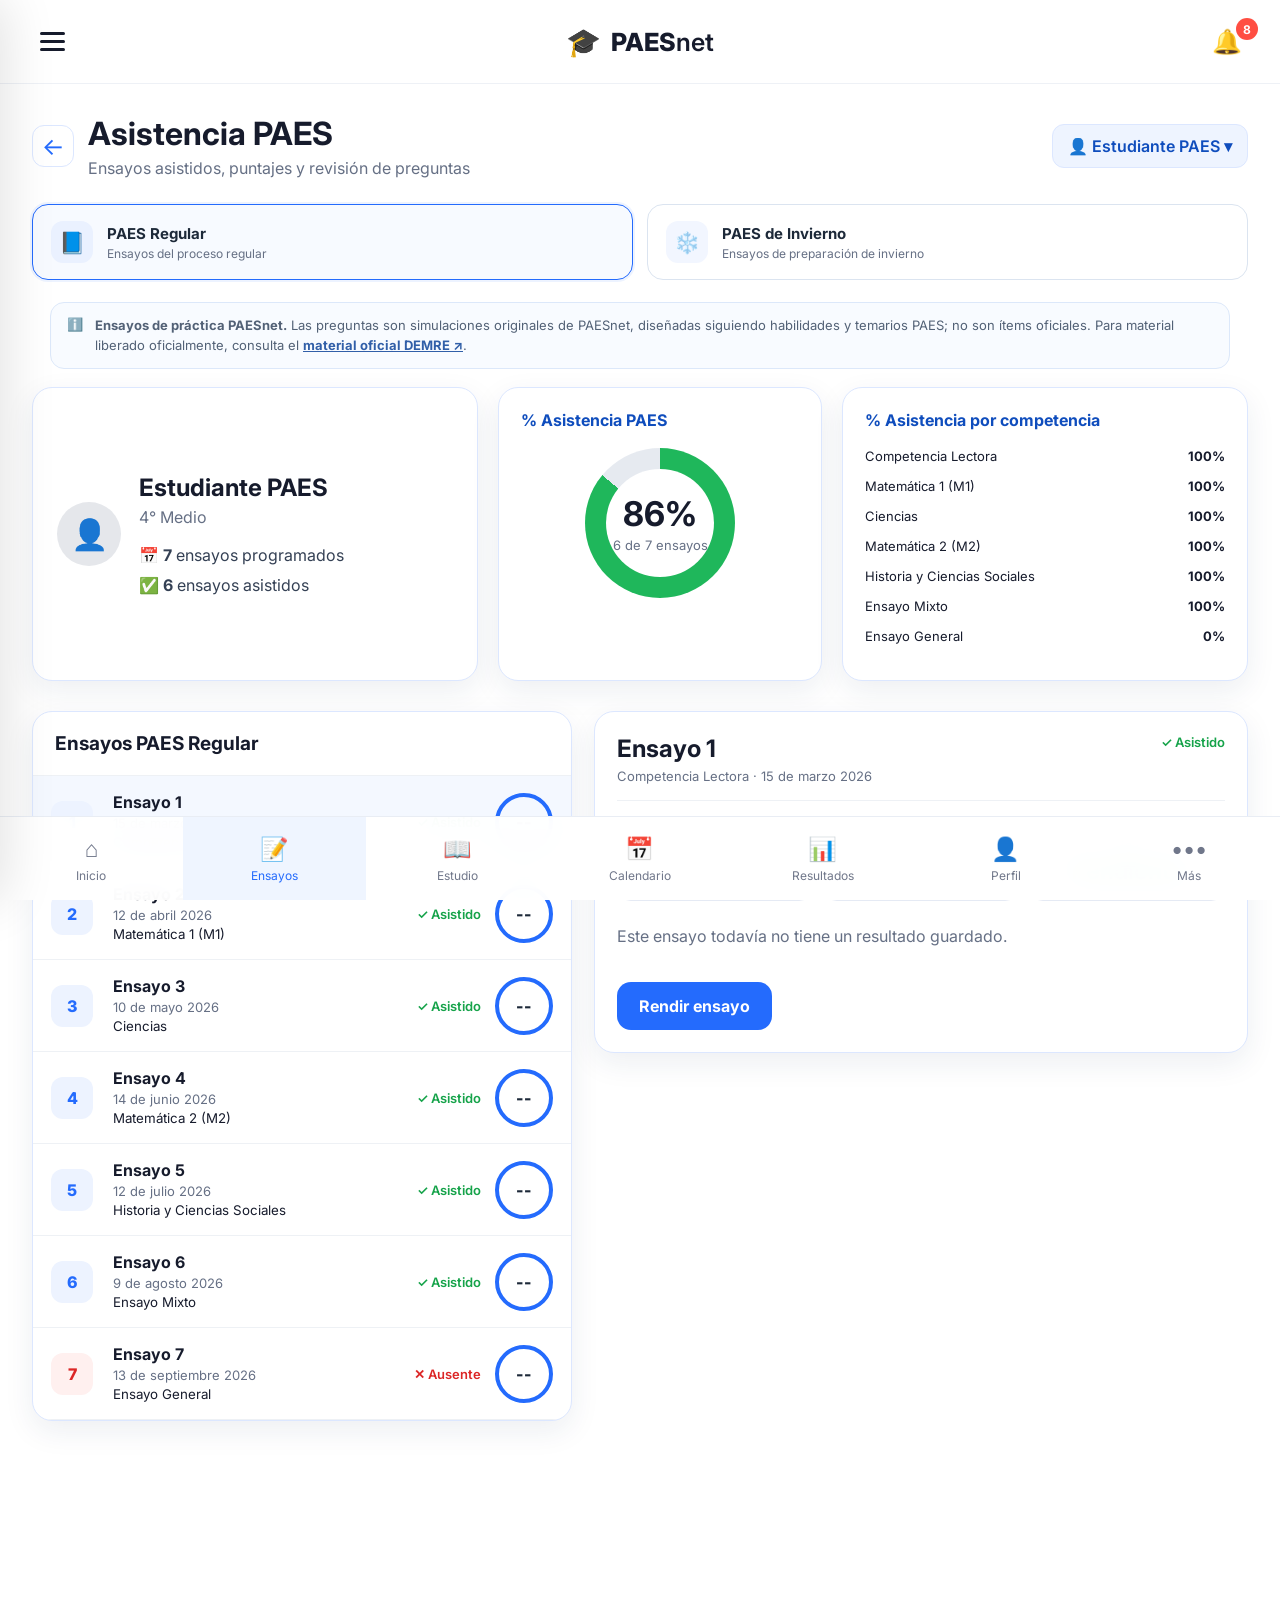
==== asistencia.html @ 45e9cfa7 "Primera versión de PAESnet" ====
<!DOCTYPE html>
<html lang="es">
<head>
  <meta charset="UTF-8" />
  <meta name="viewport" content="width=device-width, initial-scale=1.0" />
  <title>PAESnet - Asistencia</title>
  <link rel="preconnect" href="https://fonts.googleapis.com">
  <link rel="preconnect" href="https://fonts.gstatic.com" crossorigin>
  <link href="https://fonts.googleapis.com/css2?family=Inter:wght@400;500;600;700;800&display=swap" rel="stylesheet">
  <link rel="stylesheet" href="styles.css" />
</head>
<body>
  <div class="app-shell">
    <header class="topbar">
      <button class="icon-button" id="menuButton" aria-label="Abrir menú"><span></span><span></span><span></span></button>
      <a href="index.html" class="brand"><div class="brand-icon">🎓</div><span>PAES<span class="brand-light">net</span></span></a>
      <button class="notification-button" aria-label="Notificaciones">🔔<span class="notification-badge">8</span></button>
    </header>

    <aside class="side-menu" id="sideMenu" aria-hidden="true">
      <div class="side-menu-header"><strong>PAESnet</strong><button class="close-menu" id="closeMenu">×</button></div>
      <nav class="side-menu-nav">
        <a href="index.html">Inicio</a>
        <a href="asistencia.html">Asistencia PAES</a>
        <a href="index.html#servicios">Servicios</a>
        <a href="resultados.html">Resultados</a>
        <a href="perfil.html">Perfil</a>
      </nav>
    </aside>
    <div class="menu-overlay" id="menuOverlay"></div>

    <main class="attendance-page">
      <div class="attendance-header">
        <div class="attendance-title">
          <a class="back-link" href="index.html">←</a>
          <div>
            <h1 style="margin:0">Asistencia PAES</h1>
            <p style="margin:5px 0 0;color:#667085">Ensayos asistidos, puntajes y revisión de preguntas</p>
          </div>
        </div>
        <div class="student-select">👤 <span data-profile-name>Estudiante PAES</span> ▾</div>
      </div>

      <section class="exam-type-switch" aria-label="Tipo de ensayo">
        <button class="exam-type-tab active" data-exam-type="regular">
          <span>📘</span>
          <div><strong>PAES Regular</strong><small>Ensayos del proceso regular</small></div>
        </button>
        <button class="exam-type-tab" data-exam-type="invierno">
          <span>❄️</span>
          <div><strong>PAES de Invierno</strong><small>Ensayos de preparación de invierno</small></div>
        </button>
      </section>

      <div class="practice-source-note">
        <span>ℹ️</span>
        <p><strong>Ensayos de práctica PAESnet.</strong> Las preguntas son simulaciones originales de PAESnet, diseñadas siguiendo habilidades y temarios PAES; no son ítems oficiales. Para material liberado oficialmente, consulta el <a href="https://portaldemre.demre.cl/publicaciones/2025/pruebas-oficiales-y-seleccion-preguntas-paes-p2025" target="_blank" rel="noopener noreferrer">material oficial DEMRE ↗</a>.</p>
      </div>

      <section class="attendance-summary">
        <article class="profile-card">
          <div class="avatar">👤</div>
          <div>
            <h2 data-profile-name>Estudiante PAES</h2>
            <p data-profile-course>4° Medio</p>
            <div class="profile-stats">
              <span>📅 <strong id="scheduledCount">7</strong> ensayos programados</span>
              <span>✅ <strong id="attendedCount">6</strong> ensayos asistidos</span>
            </div>
          </div>
        </article>

        <article class="attendance-card">
          <h3>% Asistencia PAES</h3>
          <div class="donut-wrap">
            <div class="donut" id="attendanceDonut" style="--value:86">
              <div class="donut-content"><strong id="attendancePercent">86%</strong><span id="attendanceFraction">6 de 7 ensayos</span></div>
            </div>
          </div>
        </article>

        <article class="competency-card">
          <h3>% Asistencia por competencia</h3>
          <div id="competencyContainer"></div>
        </article>
      </section>

      <section class="attendance-content">
        <article class="exam-list-card">
          <div class="exam-list-title"><h2 id="examListHeading">Ensayos PAES Regular</h2></div>
          <div id="examList"></div>
        </article>

        <div class="exam-workspace">
          <article class="exam-detail-card" id="examDetail">
            <p style="color:#667085;margin:0">Selecciona un ensayo para ver su detalle.</p>
          </article>
          <article class="question-detail-card hidden" id="questionDetail"></article>
        </div>
      </section>
    </main>

    <nav class="bottom-nav">
      <a class="bottom-nav-item" href="index.html"><span>⌂</span><small>Inicio</small></a>
      <a class="bottom-nav-item active" href="asistencia.html"><span>📝</span><small>Ensayos</small></a>
      <a class="bottom-nav-item" href="estudio.html"><span>📖</span><small>Estudio</small></a>
      <a class="bottom-nav-item" href="calendario.html"><span>📅</span><small>Calendario</small></a>
      <a class="bottom-nav-item" href="resultados.html"><span>📊</span><small>Resultados</small></a>
      <a class="bottom-nav-item" href="perfil.html"><span>👤</span><small>Perfil</small></a>
      <a class="bottom-nav-item" href="#"><span>•••</span><small>Más</small></a>
    </nav>
  </div>
  <script src="profile-common.js"></script>
  <script src="app.js"></script>
</body>
</html>
---- styles.css ----
:root {
  --primary: #246bfd;
  --primary-dark: #0f4dbd;
  --text: #161b2c;
  --muted: #667085;
  --border: #dce7ff;
  --surface: #ffffff;
  --background: #f7f9fd;
  --shadow: 0 10px 30px rgba(31, 52, 95, 0.08);
  --radius-lg: 24px;
  --radius-md: 18px;
  --radius-sm: 12px;
}

* {
  box-sizing: border-box;
}

html {
  scroll-behavior: smooth;
}

body {
  margin: 0;
  font-family: "Inter", Arial, sans-serif;
  color: var(--text);
  background: var(--background);
}

button,
a {
  font: inherit;
}

button {
  cursor: pointer;
}

.app-shell {
  min-height: 100vh;
  background: var(--surface);
  padding-bottom: 98px;
}

.topbar {
  position: sticky;
  top: 0;
  z-index: 20;
  height: 84px;
  display: grid;
  grid-template-columns: 1fr auto 1fr;
  align-items: center;
  padding: 0 32px;
  border-bottom: 1px solid #eef1f6;
  background: rgba(255, 255, 255, 0.94);
  backdrop-filter: blur(14px);
}

.brand {
  display: inline-flex;
  align-items: center;
  gap: 10px;
  color: var(--text);
  text-decoration: none;
  font-size: 25px;
  font-weight: 800;
}

.brand-icon {
  font-size: 28px;
}

.brand-light {
  font-weight: 600;
}

.icon-button,
.notification-button,
.close-menu {
  border: 0;
  background: transparent;
}

.icon-button {
  width: 42px;
  height: 42px;
  display: flex;
  flex-direction: column;
  justify-content: center;
  gap: 5px;
  padding: 8px;
}

.icon-button span {
  width: 25px;
  height: 3px;
  border-radius: 99px;
  background: var(--text);
}

.notification-button {
  position: relative;
  justify-self: end;
  font-size: 24px;
}

.notification-badge {
  position: absolute;
  top: -8px;
  right: -10px;
  min-width: 22px;
  height: 22px;
  display: grid;
  place-items: center;
  border-radius: 99px;
  background: #ff4e42;
  color: white;
  font-size: 12px;
  font-weight: 700;
}

main {
  width: min(1500px, 100%);
  margin: 0 auto;
}

.section {
  padding: 30px 32px 8px;
}

.section-heading {
  display: flex;
  align-items: center;
  justify-content: space-between;
  gap: 20px;
  margin-bottom: 18px;
}

.section-heading h1,
.section-title-block h2 {
  margin: 0;
  font-size: clamp(22px, 2vw, 30px);
}

.section-title-block {
  margin-bottom: 20px;
}

.section-title-block p {
  margin: 6px 0 0;
  color: var(--muted);
}

.text-button {
  border: 0;
  background: transparent;
  color: var(--primary);
  font-weight: 600;
}

.horizontal-scroll {
  display: grid;
  grid-auto-flow: column;
  grid-auto-columns: minmax(310px, 1fr);
  gap: 18px;
  overflow-x: auto;
  padding: 4px 4px 18px;
  scrollbar-width: thin;
}

.event-card,
.study-card,
.stat-card,
.service-card {
  border: 1px solid var(--border);
  box-shadow: var(--shadow);
}

.event-card {
  position: relative;
  min-height: 230px;
  padding: 24px;
  border-radius: var(--radius-lg);
  background: linear-gradient(135deg, #f9fcff, #eaf4ff);
  overflow: hidden;
}

.event-card h3 {
  max-width: 72%;
  margin: 22px 0 10px;
  color: #0f4ca3;
  font-size: 20px;
}

.event-card p {
  max-width: 65%;
  margin: 0 0 8px;
  color: #1552a4;
  line-height: 1.55;
}

.event-top {
  display: flex;
  justify-content: space-between;
  align-items: center;
  color: var(--primary-dark);
}

.pill {
  display: inline-flex;
  align-items: center;
  min-height: 30px;
  padding: 5px 14px;
  border-radius: 99px;
  background: var(--primary);
  color: white;
  font-size: 13px;
  font-weight: 600;
}

.event-illustration {
  position: absolute;
  right: 22px;
  bottom: 22px;
  font-size: 72px;
}

.filter-row {
  display: flex;
  flex-wrap: wrap;
  gap: 12px;
  margin-bottom: 24px;
}

.filter-button,
.calendar-button {
  border: 0;
  border-radius: 99px;
  padding: 11px 20px;
  background: #f2f4f7;
  color: #667085;
}

.filter-button.active {
  background: #151515;
  color: white;
}

.calendar-button {
  border: 1px solid var(--border);
  background: white;
  color: var(--primary);
}

.study-grid {
  grid-auto-columns: minmax(270px, 1fr);
}

.study-card {
  min-height: 290px;
  padding: 20px;
  border-radius: var(--radius-lg);
  background: var(--card-bg, #f7f8ff);
}

.study-card-header {
  display: flex;
  align-items: center;
  gap: 12px;
}

.subject-icon {
  width: 48px;
  height: 48px;
  display: grid;
  place-items: center;
  border-radius: 14px;
  background: rgba(255, 255, 255, 0.72);
  font-size: 25px;
}

.study-card h3 {
  margin: 22px 0 10px;
  font-size: 19px;
}

.study-card p {
  min-height: 48px;
  color: #353b4f;
  line-height: 1.5;
}

.study-card small {
  color: var(--muted);
}

.study-time {
  font-weight: 600;
}

.progress-track {
  width: 100%;
  height: 7px;
  margin-top: 22px;
  border-radius: 99px;
  background: #d9dee8;
  overflow: hidden;
}

.progress-fill {
  height: 100%;
  border-radius: inherit;
  background: var(--progress, var(--primary));
}

.progress-label {
  display: block;
  margin-top: 10px;
  color: var(--progress, var(--primary));
  font-size: 13px;
}

.student-profile {
  display: flex;
  align-items: center;
  gap: 16px;
  margin-bottom: 22px;
}

.avatar {
  width: 64px;
  height: 64px;
  display: grid;
  place-items: center;
  border-radius: 50%;
  background: #e5e7eb;
  font-size: 30px;
}

.student-profile strong,
.student-profile span {
  display: block;
}

.student-profile strong {
  font-size: 19px;
}

.student-profile span {
  margin-top: 4px;
  color: var(--muted);
}

.stats-grid {
  display: grid;
  grid-template-columns: repeat(4, minmax(0, 1fr));
  gap: 20px;
}

.stat-card {
  min-height: 225px;
  padding: 22px;
  border-radius: var(--radius-md);
  background: linear-gradient(145deg, #ffffff, #f4f8ff);
}

.stat-header {
  display: flex;
  align-items: center;
  gap: 10px;
  color: #0d47a1;
}

.stat-icon {
  font-size: 24px;
}

.stat-card p {
  margin: 14px 0 0;
  color: var(--muted);
  font-size: 14px;
}

.stat-number {
  margin-top: 24px;
  text-align: center;
  font-size: 42px;
  font-weight: 700;
}

.stat-number small {
  display: block;
  margin-top: 6px;
  font-size: 15px;
  font-weight: 600;
}

.stat-footer {
  display: block;
  margin-top: 12px;
  text-align: center;
  color: var(--muted);
  font-size: 13px;
}

.services-grid {
  display: grid;
  grid-template-columns: repeat(5, minmax(0, 1fr));
  gap: 18px;
}

.service-card {
  min-height: 175px;
  padding: 20px;
  border-radius: var(--radius-md);
  background: linear-gradient(145deg, #ffffff, #f5f8ff);
  transition: transform 180ms ease, box-shadow 180ms ease;
}

.service-card:hover {
  transform: translateY(-4px);
  box-shadow: 0 16px 34px rgba(31, 52, 95, 0.12);
}

.service-icon {
  font-size: 34px;
}

.service-card h3 {
  margin: 14px 0 8px;
  color: #0d47a1;
  font-size: 16px;
}

.service-card p {
  margin: 0;
  color: #4a5265;
  line-height: 1.45;
  font-size: 14px;
}

.bottom-nav {
  position: fixed;
  left: 0;
  right: 0;
  bottom: 0;
  z-index: 25;
  display: grid;
  grid-template-columns: repeat(7, 1fr);
  min-height: 84px;
  border-top: 1px solid #e9edf4;
  background: rgba(255, 255, 255, 0.96);
  backdrop-filter: blur(14px);
}

.bottom-nav-item {
  display: flex;
  flex-direction: column;
  align-items: center;
  justify-content: center;
  gap: 5px;
  color: #70778a;
  text-decoration: none;
}

.bottom-nav-item span {
  font-size: 23px;
}

.bottom-nav-item small {
  font-size: 12px;
}

.bottom-nav-item.active {
  color: var(--primary);
  background: #eff5ff;
}

.side-menu {
  position: fixed;
  top: 0;
  left: 0;
  z-index: 40;
  width: min(320px, 85vw);
  height: 100vh;
  padding: 24px;
  background: white;
  transform: translateX(-105%);
  transition: transform 220ms ease;
  box-shadow: 20px 0 50px rgba(0, 0, 0, 0.12);
}

.side-menu.open {
  transform: translateX(0);
}

.side-menu-header {
  display: flex;
  align-items: center;
  justify-content: space-between;
  font-size: 22px;
}

.close-menu {
  font-size: 34px;
}

.side-menu-nav {
  display: grid;
  gap: 8px;
  margin-top: 28px;
}

.side-menu-nav a {
  padding: 13px 14px;
  border-radius: 12px;
  color: var(--text);
  text-decoration: none;
}

.side-menu-nav a:hover {
  background: #f1f5ff;
  color: var(--primary);
}

.menu-overlay {
  position: fixed;
  inset: 0;
  z-index: 35;
  display: none;
  background: rgba(13, 22, 44, 0.36);
}

.menu-overlay.visible {
  display: block;
}

@media (max-width: 1100px) {
  .stats-grid {
    grid-template-columns: repeat(2, minmax(0, 1fr));
  }

  .services-grid {
    grid-template-columns: repeat(3, minmax(0, 1fr));
  }
}

@media (max-width: 760px) {
  .app-shell {
    padding-bottom: 78px;
  }

  .topbar {
    height: 70px;
    padding: 0 16px;
  }

  .brand {
    font-size: 21px;
  }

  .section {
    padding: 24px 16px 6px;
  }

  .horizontal-scroll {
    grid-auto-columns: 86%;
  }

  .stats-grid {
    grid-template-columns: 1fr;
  }

  .services-grid {
    grid-template-columns: repeat(2, minmax(0, 1fr));
  }

  .bottom-nav {
    min-height: 72px;
    grid-template-columns: repeat(5, 1fr);
    overflow-x: auto;
  }

  .bottom-nav-item {
    min-width: 74px;
  }

  .bottom-nav-item:nth-child(6),
  .bottom-nav-item:nth-child(7) {
    display: none;
  }

  .event-card h3,
  .event-card p {
    max-width: 68%;
  }
}

@media (max-width: 480px) {
  .services-grid {
    grid-template-columns: 1fr;
  }

  .horizontal-scroll {
    grid-auto-columns: 92%;
  }

  .event-illustration {
    font-size: 58px;
  }
}

/* ===== Pantalla Asistencia PAES ===== */
.attendance-page {
  padding: 30px 32px 110px;
}

.attendance-header {
  display: flex;
  align-items: center;
  justify-content: space-between;
  gap: 20px;
  margin-bottom: 26px;
}

.attendance-title {
  display: flex;
  align-items: center;
  gap: 14px;
}

.back-link {
  width: 42px;
  height: 42px;
  display: grid;
  place-items: center;
  border: 1px solid var(--border);
  border-radius: 12px;
  color: var(--primary);
  text-decoration: none;
  font-size: 24px;
  background: white;
}

.student-select {
  padding: 11px 15px;
  border: 1px solid var(--border);
  border-radius: 12px;
  background: #eef4ff;
  color: var(--primary-dark);
  font-weight: 600;
}

.attendance-summary {
  display: grid;
  grid-template-columns: 1.1fr .8fr 1fr;
  gap: 20px;
  margin-bottom: 30px;
}

.profile-card,
.attendance-card,
.competency-card,
.exam-list-card,
.exam-detail-card,
.question-detail-card {
  border: 1px solid var(--border);
  border-radius: 20px;
  background: white;
  box-shadow: var(--shadow);
}

.profile-card {
  display: flex;
  align-items: center;
  gap: 18px;
  padding: 24px;
}

.profile-card .avatar {
  flex: 0 0 auto;
}

.profile-card h2 {
  margin: 0 0 5px;
}

.profile-card p {
  margin: 0;
  color: var(--muted);
}

.profile-stats {
  display: grid;
  gap: 10px;
  margin-top: 18px;
  color: #344054;
}

.attendance-card,
.competency-card {
  padding: 22px;
}

.attendance-card h3,
.competency-card h3 {
  margin: 0 0 18px;
  color: var(--primary-dark);
  font-size: 16px;
}

.donut-wrap {
  display: flex;
  align-items: center;
  justify-content: center;
}

.donut {
  --value: 86;
  width: 150px;
  height: 150px;
  display: grid;
  place-items: center;
  border-radius: 50%;
  background: conic-gradient(#1fb75b calc(var(--value) * 1%), #e6eaf0 0);
  position: relative;
}

.donut::after {
  content: "";
  position: absolute;
  width: 108px;
  height: 108px;
  border-radius: 50%;
  background: white;
}

.donut-content {
  position: relative;
  z-index: 1;
  text-align: center;
}

.donut-content strong {
  display: block;
  font-size: 34px;
}

.donut-content span {
  color: var(--muted);
  font-size: 13px;
}

.competency-row {
  margin-bottom: 14px;
}

.competency-label {
  display: flex;
  justify-content: space-between;
  gap: 12px;
  margin-bottom: 7px;
  font-size: 13px;
}

.competency-bar {
  height: 6px;
  border-radius: 99px;
  background: #e4e7ec;
  overflow: hidden;
}

.competency-bar > span {
  display: block;
  height: 100%;
  background: var(--primary);
  border-radius: inherit;
}

.attendance-content {
  display: grid;
  grid-template-columns: minmax(320px, .95fr) minmax(420px, 1.15fr);
  gap: 22px;
  align-items: start;
}

.exam-list-card {
  overflow: hidden;
}

.exam-list-title {
  padding: 20px 22px;
  border-bottom: 1px solid #eef1f5;
}

.exam-list-title h2 {
  margin: 0;
  font-size: 19px;
}

.exam-row {
  display: grid;
  grid-template-columns: 48px 1fr auto auto;
  align-items: center;
  gap: 14px;
  padding: 16px 18px;
  border-bottom: 1px solid #eef1f5;
  cursor: pointer;
  transition: background 160ms ease;
}

.exam-row:hover,
.exam-row.active {
  background: #f4f8ff;
}

.exam-number {
  width: 42px;
  height: 42px;
  display: grid;
  place-items: center;
  border-radius: 12px;
  background: #edf3ff;
  color: var(--primary);
  font-weight: 800;
}

.exam-row.absent .exam-number {
  background: #fff0ef;
  color: #dc2626;
}

.exam-main strong,
.exam-main span {
  display: block;
}

.exam-main span {
  color: var(--muted);
  font-size: 13px;
  margin-top: 3px;
}

.subject-badge {
  display: inline-flex !important;
  width: fit-content;
  margin-top: 8px !important;
  padding: 5px 9px;
  border-radius: 99px;
  background: #eef4ff;
  color: var(--primary-dark) !important;
  font-size: 12px !important;
}

.status-attended,
.status-absent {
  font-size: 13px;
  font-weight: 600;
  white-space: nowrap;
}

.status-attended { color: #16a34a; }
.status-absent { color: #dc2626; }

.score-ring {
  width: 58px;
  height: 58px;
  display: grid;
  place-items: center;
  border: 4px solid var(--primary);
  border-radius: 50%;
  font-weight: 800;
  color: #1d2939;
}

.score-ring small {
  font-size: 10px;
  font-weight: 500;
}

.exam-workspace {
  display: grid;
  gap: 20px;
}

.exam-detail-card {
  padding: 22px;
}

.exam-detail-head {
  display: flex;
  justify-content: space-between;
  gap: 16px;
  align-items: flex-start;
  padding-bottom: 16px;
  border-bottom: 1px solid #eef1f5;
}

.exam-detail-head h2 {
  margin: 0 0 5px;
}

.exam-detail-head p {
  margin: 0;
  color: var(--muted);
  font-size: 13px;
}

.exam-metrics {
  display: grid;
  grid-template-columns: repeat(3, 1fr);
  gap: 10px;
  margin: 18px 0;
}

.metric-box {
  padding: 15px;
  border: 1px solid #e5eaf4;
  border-radius: 14px;
  text-align: center;
  background: #fbfcff;
}

.metric-box span {
  display: block;
  color: var(--muted);
  font-size: 12px;
}

.metric-box strong {
  display: block;
  margin-top: 6px;
  font-size: 24px;
}

.question-filters {
  display: flex;
  flex-wrap: wrap;
  gap: 9px;
  margin-bottom: 14px;
}

.question-filter {
  border: 0;
  padding: 8px 12px;
  border-radius: 99px;
  background: #eff4ff;
  color: var(--primary-dark);
}

.question-filter.correct { background: #eaf8ef; color: #16803a; }
.question-filter.wrong { background: #fff0f0; color: #c62828; }
.question-filter.active { outline: 2px solid currentColor; }

.question-list {
  display: grid;
  gap: 8px;
}

.question-row {
  display: grid;
  grid-template-columns: 28px 1fr auto;
  gap: 10px;
  align-items: center;
  padding: 12px;
  border: 1px solid #e6eaf1;
  border-radius: 12px;
  cursor: pointer;
}

.question-row:hover,
.question-row.active {
  background: #f8faff;
  border-color: #b9cdf8;
}

.question-state {
  font-size: 20px;
}

.question-row strong,
.question-row span {
  display: block;
}

.question-row span {
  color: var(--muted);
  font-size: 12px;
  margin-top: 2px;
}

.answer-mini {
  text-align: right;
  font-size: 12px;
}

.answer-mini b {
  display: block;
  margin-top: 4px;
}

.question-detail-card {
  padding: 22px;
}

.question-detail-card.hidden {
  display: none;
}

.question-detail-head {
  display: flex;
  justify-content: space-between;
  gap: 14px;
}

.question-detail-head h3 {
  margin: 0;
}

.result-tag {
  display: inline-block;
  margin-top: 8px;
  padding: 5px 9px;
  border-radius: 99px;
  font-size: 12px;
  font-weight: 600;
}

.result-tag.wrong { background: #fff0f0; color: #dc2626; }
.result-tag.correct { background: #eaf8ef; color: #16a34a; }

.question-meta {
  margin: 18px 0;
  color: #344054;
  font-size: 13px;
  line-height: 1.6;
}

.prompt-box,
.explanation-box {
  padding: 14px;
  border-radius: 12px;
  background: #f2f6ff;
  line-height: 1.55;
  font-size: 14px;
}

.explanation-box {
  background: #fff4f2;
}

.option-list {
  display: grid;
  gap: 8px;
  margin: 12px 0 18px;
}

.option-row {
  display: flex;
  align-items: center;
  gap: 10px;
  padding: 10px 12px;
  border-radius: 10px;
  background: #f8fafc;
}

.option-row.correct {
  background: #eaf8ef;
}

.option-row.user-wrong {
  background: #fff0f0;
}

.option-letter {
  width: 26px;
  height: 26px;
  display: grid;
  place-items: center;
  border: 1px solid #b9cdf8;
  border-radius: 50%;
  color: var(--primary);
  font-weight: 700;
}

@media (max-width: 1100px) {
  .attendance-summary {
    grid-template-columns: 1fr 1fr;
  }
  .profile-card {
    grid-column: 1 / -1;
  }
  .attendance-content {
    grid-template-columns: 1fr;
  }
}

@media (max-width: 720px) {
  .attendance-page { padding: 20px 14px 90px; }
  .attendance-header { align-items: flex-start; flex-direction: column; }
  .attendance-summary { grid-template-columns: 1fr; }
  .profile-card { grid-column: auto; }
  .exam-row { grid-template-columns: 42px 1fr auto; }
  .score-ring { grid-column: 3; grid-row: 1 / span 2; }
  .status-attended, .status-absent { grid-column: 2; }
  .exam-metrics { grid-template-columns: 1fr; }
}

/* =========================================================
   ENSAYO PAES
   ========================================================= */

.exam-page {
  max-width: 1100px;
  margin: 0 auto;
  padding: 32px;
}

.back-button {
  color: #246bfd;
  text-decoration: none;
  font-size: 28px;
  font-weight: 700;
}

.exam-status {
  justify-self: end;
  color: #667085;
  font-weight: 600;
}

.exam-header {
  display: flex;
  justify-content: space-between;
  align-items: flex-end;
  gap: 20px;
  margin-bottom: 18px;
}

.exam-label {
  margin: 0 0 6px;
  color: #246bfd;
  font-weight: 700;
}

.exam-header h1 {
  margin: 0;
  font-size: 32px;
}

.exam-header p {
  margin-top: 6px;
  color: #667085;
}

.exam-progress-info {
  min-width: 120px;
  text-align: right;
}

.exam-progress-info strong {
  display: block;
  font-size: 28px;
  color: #246bfd;
}

.exam-progress-info span {
  color: #667085;
  font-size: 14px;
}

.exam-progress-bar {
  width: 100%;
  height: 10px;
  margin-bottom: 28px;
  background: #e9eef8;
  border-radius: 999px;
  overflow: hidden;
}

#examProgressFill {
  width: 0%;
  height: 100%;
  background: #246bfd;
  border-radius: inherit;
  transition: width 0.3s ease;
}

.question-card {
  padding: 30px;
  background: white;
  border: 1px solid #dce7ff;
  border-radius: 24px;
  box-shadow: 0 12px 30px rgba(31, 52, 95, 0.08);
}

.question-header {
  display: flex;
  justify-content: space-between;
  align-items: center;
  gap: 16px;
  margin-bottom: 22px;
}

.question-number {
  display: inline-flex;
  padding: 8px 14px;
  border-radius: 999px;
  background: #246bfd;
  color: white;
  font-weight: 700;
}

.question-axis {
  padding: 8px 14px;
  border-radius: 999px;
  background: #eef4ff;
  color: #246bfd;
  font-weight: 600;
}

.question-card h2 {
  margin: 0 0 26px;
  font-size: 24px;
  line-height: 1.45;
}

.answers-container {
  display: grid;
  gap: 14px;
}

.answer-option {
  width: 100%;
  display: flex;
  align-items: center;
  gap: 16px;
  padding: 18px;
  border: 1px solid #dce3ef;
  border-radius: 16px;
  background: white;
  text-align: left;
  transition: 0.2s ease;
}

.answer-option:hover {
  transform: translateY(-2px);
  border-color: #9dbdff;
  background: #f8fbff;
}

.answer-option.selected {
  border-color: #246bfd;
  background: #eef4ff;
  box-shadow: 0 0 0 2px rgba(36, 107, 253, 0.08);
}

.answer-letter {
  width: 38px;
  height: 38px;
  display: grid;
  place-items: center;
  flex-shrink: 0;
  border-radius: 50%;
  background: #f0f3f8;
  color: #344054;
  font-weight: 700;
}

.answer-option.selected .answer-letter {
  background: #246bfd;
  color: white;
}

.answer-text {
  color: #1f2937;
  line-height: 1.45;
}

.exam-navigation {
  display: flex;
  justify-content: space-between;
  gap: 16px;
  margin-top: 24px;
}

.exam-button {
  min-width: 150px;
  padding: 14px 22px;
  border-radius: 14px;
  font-weight: 700;
  border: 0;
}

.exam-button.primary {
  background: #246bfd;
  color: white;
}

.exam-button.primary:hover {
  background: #1757db;
}

.exam-button.secondary {
  background: #eef2f7;
  color: #344054;
}

.exam-button.secondary:disabled {
  opacity: 0.45;
  cursor: not-allowed;
}

.question-map-section {
  margin-top: 34px;
}

.question-map-section h3 {
  margin-bottom: 14px;
}

.question-map {
  display: flex;
  flex-wrap: wrap;
  gap: 10px;
}

.question-map-button {
  width: 44px;
  height: 44px;
  border: 1px solid #dce3ef;
  border-radius: 12px;
  background: white;
  color: #667085;
  font-weight: 700;
}

.question-map-button.answered {
  background: #e9f7ef;
  border-color: #a6e1bc;
  color: #15945a;
}

.question-map-button.current {
  background: #246bfd;
  border-color: #246bfd;
  color: white;
}

@media (max-width: 760px) {
  .exam-page {
    padding: 22px 16px;
  }

  .exam-header {
    align-items: flex-start;
    flex-direction: column;
  }

  .exam-progress-info {
    text-align: left;
  }

  .question-card {
    padding: 20px;
    border-radius: 18px;
  }

  .question-header {
    align-items: flex-start;
    flex-direction: column;
  }

  .question-card h2 {
    font-size: 20px;
  }

  .exam-navigation {
    flex-direction: column;
  }

  .exam-button {
    width: 100%;
  }
}

/* =========================================================
   MODAL DETALLE DE PREGUNTA
   ========================================================= */

.question-modal-overlay {
  position: fixed;
  inset: 0;
  z-index: 1000;

  display: flex;
  align-items: center;
  justify-content: center;

  padding: 24px;

  background: rgba(15, 23, 42, 0.45);

  backdrop-filter: blur(3px);
}

.question-modal {
  width: min(560px, 100%);
  max-height: 90vh;
  overflow-y: auto;

  padding: 26px;

  background: white;

  border: 1px solid #dce7ff;
  border-radius: 22px;

  box-shadow:
    0 24px 70px
    rgba(15, 23, 42, 0.22);
}

.question-modal-header {
  display: flex;
  align-items: flex-start;
  justify-content: space-between;

  gap: 20px;

  margin-bottom: 14px;
}

.question-modal-header h3 {
  margin: 0 0 6px;

  font-size: 22px;
}

.question-modal-close {
  width: 36px;
  height: 36px;

  display: grid;
  place-items: center;

  border: 0;
  border-radius: 50%;

  background: #f2f4f7;

  font-size: 24px;

  cursor: pointer;
}

.question-modal-close:hover {
  background: #e6eaf0;
}

.question-modal-axis {
  margin-bottom: 20px;

  color: #667085;

  font-size: 14px;
}

.question-modal-section {
  margin-top: 20px;
}

.question-modal-section h4 {
  margin: 0 0 10px;

  font-size: 15px;
}

.selected-answer-box {
  display: flex;
  align-items: center;

  gap: 14px;

  padding: 14px 16px;

  border-radius: 14px;
}

.selected-answer-box strong {
  width: 34px;
  height: 34px;

  display: grid;
  place-items: center;

  flex-shrink: 0;

  border-radius: 50%;
}

.selected-answer-correct {
  background: #edf9f1;

  border: 1px solid #b9e8c8;

  color: #14804a;
}

.selected-answer-correct strong {
  background: #d7f3e0;
}

.selected-answer-wrong {
  background: #fff0f0;

  border: 1px solid #f3c0c0;

  color: #d92d20;
}

.selected-answer-wrong strong {
  background: #ffdcdc;
}

.explanation-box {
  padding: 14px 16px;

  background: #f7f9fc;

  border-radius: 14px;

  color: #344054;

  line-height: 1.5;
}

.question-correct {
  color: #16a34a;
}

.question-wrong {
  color: #dc2626;
}

@media (max-width: 600px) {

  .question-modal-overlay {
    padding: 12px;
  }

  .question-modal {
    padding: 20px;
    border-radius: 18px;
  }
}

/* =========================================================
   RESULTADOS PAES
   ========================================================= */
.service-card-link { text-decoration: none; color: inherit; display: block; }
.results-page { width: min(1500px, 100%); margin: 0 auto; padding: 32px; }
.results-hero { display:flex; justify-content:space-between; align-items:flex-end; gap:24px; margin-bottom:26px; }
.results-hero h1 { margin:4px 0 8px; font-size:clamp(28px,3vw,40px); }
.results-hero p { margin:0; color:#667085; }
.results-summary-grid { display:grid; grid-template-columns:repeat(4,minmax(0,1fr)); gap:18px; margin-bottom:22px; }
.result-summary-card { padding:22px; border:1px solid #dce7ff; border-radius:18px; background:linear-gradient(145deg,#fff,#f6f9ff); box-shadow:0 10px 28px rgba(31,52,95,.07); }
.result-summary-card span,.result-summary-card small { color:#667085; }
.result-summary-card strong { display:block; margin:10px 0 6px; font-size:30px; }
.results-layout { display:grid; grid-template-columns:1.25fr .75fr; gap:20px; margin-top:20px; }
.secondary-results-layout { grid-template-columns:1fr 1fr; }
.results-panel { padding:22px; border:1px solid #dce7ff; border-radius:20px; background:#fff; box-shadow:0 10px 30px rgba(31,52,95,.06); }
.results-panel-head { display:flex; justify-content:space-between; gap:20px; margin-bottom:18px; }
.results-panel-head h2 { margin:0; font-size:20px; }
.results-panel-head p { margin:5px 0 0; color:#667085; font-size:14px; }
.results-exam-list { display:grid; gap:10px; }
.result-exam-row { display:grid; grid-template-columns:46px 1fr auto; align-items:center; gap:14px; padding:14px; border:1px solid #edf0f6; border-radius:14px; color:inherit; text-decoration:none; transition:.18s ease; }
.result-exam-row:hover { transform:translateY(-2px); border-color:#b8cdfa; background:#fbfdff; }
.result-exam-number { width:42px; height:42px; display:grid; place-items:center; border-radius:12px; background:#eef4ff; color:#246bfd; font-weight:800; }
.result-exam-main strong,.result-exam-main span { display:block; }
.result-exam-main span { color:#667085; font-size:13px; margin:3px 0 8px; }
.result-bar,.area-result-track { height:7px; overflow:hidden; border-radius:999px; background:#e8edf5; }
.result-bar div,.area-result-track div { height:100%; border-radius:inherit; background:#246bfd; transition:width .3s ease; }
.result-exam-state { text-align:right; min-width:94px; }
.result-exam-state strong,.result-exam-state small { display:block; }
.result-exam-state strong { font-size:20px; }
.result-exam-state small { margin-top:3px; color:#667085; }
.area-results { display:grid; gap:18px; }
.area-result-label { display:flex; justify-content:space-between; gap:12px; margin-bottom:8px; font-size:14px; }
.area-result-label strong { color:#246bfd; }
.insight-badge { display:inline-flex; padding:7px 12px; border-radius:999px; background:#eef4ff; color:#246bfd; font-weight:700; margin-bottom:16px; }
.insight-grid { display:grid; grid-template-columns:1fr 1fr; gap:12px; }
.insight-card { padding:16px; border-radius:14px; background:#f8faff; border:1px solid #e6ecf8; }
.insight-card span,.insight-card strong,.insight-card small { display:block; }
.insight-card span { color:#667085; font-size:13px; }
.insight-card strong { margin:8px 0 4px; }
.insight-card small { color:#667085; }
.insight-note { color:#667085; font-size:13px; margin:16px 0 0; }
.recommendation-list { display:grid; gap:10px; }
.recommendation-item { display:grid; grid-template-columns:40px 1fr auto; align-items:center; gap:12px; padding:14px; border:1px solid #edf0f6; border-radius:14px; color:inherit; text-decoration:none; }
.recommendation-item:hover { background:#f8fbff; border-color:#c8d8fb; }
.recommendation-item > span { font-size:23px; }
.recommendation-item strong,.recommendation-item small { display:block; }
.recommendation-item small { margin-top:3px; color:#667085; }
.recommendation-item b { color:#246bfd; font-size:22px; }
.empty-result-state { text-align:center; padding:25px 12px; }
.empty-result-state > span { display:block; font-size:42px; margin-bottom:10px; }
.empty-result-state p { color:#667085; }
@media (max-width:1000px) {
  .results-summary-grid { grid-template-columns:repeat(2,minmax(0,1fr)); }
  .results-layout,.secondary-results-layout { grid-template-columns:1fr; }
}
@media (max-width:650px) {
  .results-page { padding:22px 14px; }
  .results-hero { align-items:flex-start; flex-direction:column; }
  .results-summary-grid { grid-template-columns:1fr; }
  .result-exam-row { grid-template-columns:42px 1fr; }
  .result-exam-state { grid-column:2; text-align:left; }
  .insight-grid { grid-template-columns:1fr; }
}

/* =========================================================
   SELECTOR PAES REGULAR / PAES DE INVIERNO
   ========================================================= */
.exam-type-switch,
.results-type-switch {
  display: grid;
  grid-template-columns: repeat(2, minmax(0, 1fr));
  gap: 14px;
  margin: 22px 0;
}

.exam-type-tab {
  display: flex;
  align-items: center;
  gap: 14px;
  width: 100%;
  padding: 16px 18px;
  border: 1px solid #dbe4f0;
  border-radius: 16px;
  background: #ffffff;
  color: #344054;
  text-align: left;
  cursor: pointer;
  transition: transform .18s ease, border-color .18s ease, box-shadow .18s ease, background .18s ease;
}

.exam-type-tab > span {
  display: grid;
  place-items: center;
  width: 42px;
  height: 42px;
  flex-shrink: 0;
  border-radius: 12px;
  background: #f2f6ff;
  font-size: 21px;
}

.exam-type-tab div {
  display: flex;
  flex-direction: column;
  gap: 3px;
}

.exam-type-tab strong {
  font-size: 15px;
  color: #1d2939;
}

.exam-type-tab small {
  color: #667085;
  font-size: 12px;
}

.exam-type-tab:hover {
  transform: translateY(-1px);
  border-color: #a9c4ff;
  box-shadow: 0 8px 22px rgba(36, 107, 253, 0.08);
}

.exam-type-tab.active {
  border-color: #246bfd;
  background: #f7faff;
  box-shadow: 0 0 0 2px rgba(36, 107, 253, 0.08);
}

.exam-type-tab.active > span {
  background: #eaf1ff;
}

@media (max-width: 720px) {
  .exam-type-switch,
  .results-type-switch {
    grid-template-columns: 1fr;
  }
}


/* =========================================================
   PERFIL DEL ESTUDIANTE
   ========================================================= */
.profile-page { padding: 34px 5vw 110px; }
.profile-hero {
  display: flex; align-items: center; justify-content: space-between; gap: 24px;
  max-width: 1180px; margin: 0 auto 24px;
}
.profile-hero h1 { margin: 4px 0 8px; font-size: clamp(28px, 4vw, 42px); }
.profile-hero p { margin: 0; color: #667085; }
.profile-avatar-large {
  width: 92px; height: 92px; display: grid; place-items: center; border-radius: 28px;
  background: linear-gradient(135deg, #eef4ff, #f5efff); border: 1px solid #d9e4ff; font-size: 42px;
  box-shadow: 0 12px 35px rgba(66, 92, 148, .12);
}
.profile-avatar-large.small { width: 72px; height: 72px; border-radius: 22px; font-size: 32px; flex-shrink: 0; }
.profile-overview-card {
  max-width: 1180px; margin: 0 auto 22px; padding: 22px 24px; display: flex; align-items: center; gap: 18px;
  background: #fff; border: 1px solid #e4e9f2; border-radius: 22px; box-shadow: 0 8px 30px rgba(15, 23, 42, .05);
}
.profile-overview-copy h2 { margin: 0 0 5px; font-size: 22px; }
.profile-overview-copy p { margin: 0 0 10px; color: #667085; }
.profile-goal-chip { display: inline-flex; padding: 7px 11px; border-radius: 999px; background: #eef7ff; color: #2457a7; font-size: 13px; }
.profile-layout { max-width: 1180px; margin: 0 auto; display: grid; grid-template-columns: minmax(0, 1.7fr) minmax(270px, .8fr); gap: 22px; align-items: start; }
.profile-form-card, .profile-mini-card, .official-material-card {
  background: #fff; border: 1px solid #e4e9f2; border-radius: 22px; box-shadow: 0 8px 30px rgba(15, 23, 42, .05);
}
.profile-form-card { padding: 26px; }
.profile-section-head h2 { margin: 0 0 5px; }
.profile-section-head p, .profile-goals-title p { margin: 0; color: #667085; font-size: 14px; }
.profile-field-grid { display: grid; grid-template-columns: repeat(2, minmax(0, 1fr)); gap: 16px; margin-top: 24px; }
.profile-field { display: flex; flex-direction: column; gap: 8px; }
.profile-field.full { grid-column: 1 / -1; }
.profile-field span, .goal-input-grid span { font-size: 13px; font-weight: 700; color: #344054; }
.profile-field input, .profile-field select, .goal-input-grid input {
  width: 100%; box-sizing: border-box; border: 1px solid #d7dee9; border-radius: 12px; padding: 12px 13px;
  font: inherit; color: #172033; background: #fff; outline: none; transition: border .2s, box-shadow .2s;
}
.profile-field input:focus, .profile-field select:focus, .goal-input-grid input:focus { border-color: #7aa6ff; box-shadow: 0 0 0 3px rgba(74, 129, 255, .12); }
.profile-goals-title { margin-top: 28px; }
.profile-goals-title h3 { margin: 0 0 5px; }
.goal-input-grid { display: grid; grid-template-columns: repeat(2, minmax(0, 1fr)); gap: 14px; margin-top: 16px; }
.goal-input-grid label { display: flex; flex-direction: column; gap: 8px; padding: 14px; border-radius: 15px; background: #f8faff; border: 1px solid #e6ecf6; }
.profile-actions { display: flex; justify-content: flex-end; gap: 10px; margin-top: 24px; }
.profile-saved-message { min-height: 20px; margin-top: 12px; text-align: right; font-size: 13px; color: #14804a; opacity: 0; transition: opacity .2s; }
.profile-saved-message.show { opacity: 1; }
.profile-side-column { display: grid; gap: 14px; }
.profile-mini-card { display: flex; align-items: center; gap: 13px; padding: 18px; }
.profile-mini-icon { width: 44px; height: 44px; display: grid; place-items: center; border-radius: 14px; background: #f4f7fb; font-size: 22px; }
.profile-mini-card div { display: flex; flex-direction: column; gap: 3px; min-width: 0; }
.profile-mini-card small { color: #667085; }
.profile-mini-card strong { overflow-wrap: anywhere; }
.official-material-card { padding: 20px; background: linear-gradient(180deg, #fff, #f7fbff); }
.official-material-card > span { color: #14804a; font-weight: 800; font-size: 12px; text-transform: uppercase; letter-spacing: .04em; }
.official-material-card h3 { margin: 8px 0; font-size: 18px; }
.official-material-card p { margin: 0 0 16px; color: #667085; line-height: 1.55; font-size: 14px; }
.official-link { display: inline-flex; text-decoration: none; align-items: center; justify-content: center; }
.practice-source-note {
  max-width: 1180px; margin: 0 auto 18px; display: flex; gap: 12px; align-items: flex-start; padding: 13px 16px;
  background: #f8fbff; border: 1px solid #dce8fa; border-radius: 14px; color: #526176; font-size: 13px;
}
.practice-source-note p { margin: 0; line-height: 1.5; }
.practice-source-note a { color: #315fa8; font-weight: 700; }
@media (max-width: 820px) {
  .profile-layout { grid-template-columns: 1fr; }
  .profile-hero { align-items: flex-start; }
  .profile-avatar-large:not(.small) { width: 70px; height: 70px; font-size: 32px; border-radius: 22px; }
}
@media (max-width: 580px) {
  .profile-page { padding-left: 16px; padding-right: 16px; }
  .profile-field-grid, .goal-input-grid { grid-template-columns: 1fr; }
  .profile-field.full { grid-column: auto; }
  .profile-overview-card { align-items: flex-start; }
  .profile-actions { flex-direction: column-reverse; }
  .profile-actions .exam-button { width: 100%; }
}


/* =========================================================
   WORKSPACE TEMPLATE PAGES: CALENDARIO / ESTUDIO
   ========================================================= */
.workspace-page { padding: 32px clamp(18px, 4vw, 56px) 120px; max-width: 1400px; margin: 0 auto; }
.workspace-hero { display:flex; justify-content:space-between; align-items:flex-end; gap:24px; margin-bottom:28px; }
.workspace-hero h1 { margin:6px 0 8px; font-size:clamp(28px,4vw,42px); }
.workspace-hero p { margin:0; color:#667085; max-width:720px; line-height:1.6; }
.workspace-kicker { display:inline-block; color:#2563eb; font-weight:800; font-size:12px; text-transform:uppercase; letter-spacing:.08em; }
.calendar-template-grid, .study-template-layout { display:grid; grid-template-columns:minmax(0,1.7fr) minmax(280px,.7fr); gap:22px; }
.calendar-main-card, .calendar-side-card, .study-plan-card, .study-focus-card, .study-overview-card { background:#fff; border:1px solid #e4eaf5; border-radius:22px; box-shadow:0 10px 30px rgba(15,23,42,.06); }
.calendar-main-card, .calendar-side-card, .study-plan-card, .study-focus-card { padding:24px; }
.calendar-toolbar { display:flex; align-items:center; justify-content:space-between; gap:16px; margin-bottom:22px; }
.calendar-toolbar div { text-align:center; display:grid; gap:4px; }
.calendar-toolbar strong { font-size:20px; }.calendar-toolbar span{font-size:13px;color:#98a2b3}
.calendar-mini-button { width:38px;height:38px;border:1px solid #e4e7ec;background:#fff;border-radius:12px;font-size:22px;cursor:pointer; }
.calendar-weekdays, .calendar-days { display:grid; grid-template-columns:repeat(7,1fr); gap:8px; }
.calendar-weekdays span { text-align:center; color:#667085; font-size:12px; font-weight:700; padding:8px 0; }
.calendar-day { min-height:92px; padding:10px; border:1px solid #edf0f5; border-radius:14px; display:flex; flex-direction:column; gap:8px; background:#fff; }
.calendar-day.muted { opacity:.38; }.calendar-day.today{border:2px solid #2563eb;background:#f7faff}.calendar-day strong{font-size:13px}
.calendar-event-chip { display:block; padding:6px 7px; border-radius:8px; background:#eaf2ff; color:#1d4ed8; font-size:10px; line-height:1.2; }.calendar-event-chip.study{background:#eefaf3;color:#14804a}
.calendar-side-card h2,.study-focus-card h2{margin:6px 0 18px}.empty-template{text-align:center;padding:34px 18px;background:#f8fafc;border-radius:18px;border:1px dashed #d5dbea}.empty-template>div{font-size:34px;margin-bottom:10px}.empty-template p{color:#667085;line-height:1.5;font-size:13px}
.template-note{margin-top:18px;padding:16px;background:#f4f7ff;border-radius:14px}.template-note p{margin:6px 0 0;color:#667085;font-size:13px;line-height:1.5}
.study-overview-grid{display:grid;grid-template-columns:repeat(3,1fr);gap:16px;margin-bottom:22px}.study-overview-card{padding:20px;display:flex;gap:14px;align-items:flex-start}.study-overview-card>span{font-size:28px}.study-overview-card div{display:grid;gap:4px}.study-overview-card small{color:#667085}.study-overview-card strong{font-size:22px}.study-overview-card p{margin:0;color:#98a2b3;font-size:12px}
.study-session{display:grid;grid-template-columns:60px 1fr auto;gap:16px;align-items:center;padding:16px 0;border-bottom:1px solid #eef1f5}.study-session:last-child{border-bottom:0}.study-session-date{width:54px;height:58px;border-radius:14px;background:#f2f6ff;display:grid;place-items:center;align-content:center}.study-session-date strong{font-size:11px;color:#667085;text-transform:uppercase}.study-session-date span{font-size:20px;font-weight:800}.study-session p{margin:5px 0 0;color:#667085;font-size:13px}.template-badge{padding:7px 10px;border-radius:999px;background:#fff6e5;color:#a15c00;font-size:11px;font-weight:700}
@media(max-width:900px){.calendar-template-grid,.study-template-layout{grid-template-columns:1fr}.study-overview-grid{grid-template-columns:1fr}.workspace-hero{align-items:flex-start;flex-direction:column}.calendar-day{min-height:68px;padding:6px}.calendar-event-chip{display:none}}
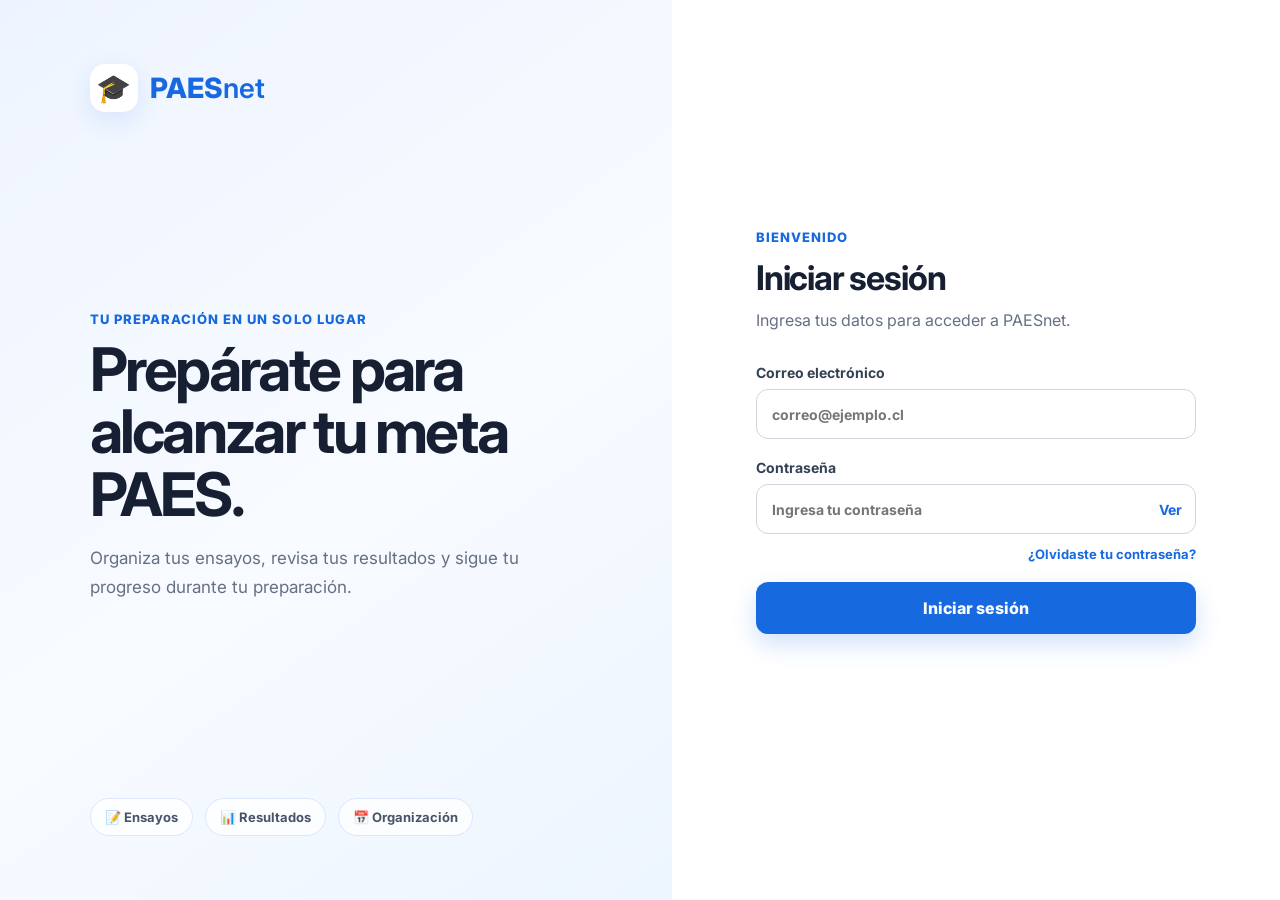
==== commit f7acbeee: "Versión final PAESnet" ====
--- a/asistencia.html
+++ b/asistencia.html
@@ -8,21 +8,22 @@
   <link rel="preconnect" href="https://fonts.gstatic.com" crossorigin>
   <link href="https://fonts.googleapis.com/css2?family=Inter:wght@400;500;600;700;800&display=swap" rel="stylesheet">
   <link rel="stylesheet" href="styles.css" />
+  <script src="auth.js"></script>
 </head>
 <body>
   <div class="app-shell">
     <header class="topbar">
       <button class="icon-button" id="menuButton" aria-label="Abrir menú"><span></span><span></span><span></span></button>
-      <a href="index.html" class="brand"><div class="brand-icon">🎓</div><span>PAES<span class="brand-light">net</span></span></a>
+      <a href="inicio.html" class="brand"><div class="brand-icon">🎓</div><span>PAES<span class="brand-light">net</span></span></a>
       <button class="notification-button" aria-label="Notificaciones">🔔<span class="notification-badge">8</span></button>
     </header>
 
     <aside class="side-menu" id="sideMenu" aria-hidden="true">
       <div class="side-menu-header"><strong>PAESnet</strong><button class="close-menu" id="closeMenu">×</button></div>
       <nav class="side-menu-nav">
-        <a href="index.html">Inicio</a>
+        <a href="inicio.html">Inicio</a>
         <a href="asistencia.html">Asistencia PAES</a>
-        <a href="index.html#servicios">Servicios</a>
+        <a href="inicio.html#servicios">Servicios</a>
         <a href="resultados.html">Resultados</a>
         <a href="perfil.html">Perfil</a>
       </nav>
@@ -32,7 +33,7 @@
     <main class="attendance-page">
       <div class="attendance-header">
         <div class="attendance-title">
-          <a class="back-link" href="index.html">←</a>
+          <a class="back-link" href="inicio.html">←</a>
           <div>
             <h1 style="margin:0">Asistencia PAES</h1>
             <p style="margin:5px 0 0;color:#667085">Ensayos asistidos, puntajes y revisión de preguntas</p>
@@ -101,7 +102,7 @@
     </main>
 
     <nav class="bottom-nav">
-      <a class="bottom-nav-item" href="index.html"><span>⌂</span><small>Inicio</small></a>
+      <a class="bottom-nav-item" href="inicio.html"><span>⌂</span><small>Inicio</small></a>
       <a class="bottom-nav-item active" href="asistencia.html"><span>📝</span><small>Ensayos</small></a>
       <a class="bottom-nav-item" href="estudio.html"><span>📖</span><small>Estudio</small></a>
       <a class="bottom-nav-item" href="calendario.html"><span>📅</span><small>Calendario</small></a>
--- a/styles.css
+++ b/styles.css
@@ -1799,3 +1799,102 @@
 .study-overview-grid{display:grid;grid-template-columns:repeat(3,1fr);gap:16px;margin-bottom:22px}.study-overview-card{padding:20px;display:flex;gap:14px;align-items:flex-start}.study-overview-card>span{font-size:28px}.study-overview-card div{display:grid;gap:4px}.study-overview-card small{color:#667085}.study-overview-card strong{font-size:22px}.study-overview-card p{margin:0;color:#98a2b3;font-size:12px}
 .study-session{display:grid;grid-template-columns:60px 1fr auto;gap:16px;align-items:center;padding:16px 0;border-bottom:1px solid #eef1f5}.study-session:last-child{border-bottom:0}.study-session-date{width:54px;height:58px;border-radius:14px;background:#f2f6ff;display:grid;place-items:center;align-content:center}.study-session-date strong{font-size:11px;color:#667085;text-transform:uppercase}.study-session-date span{font-size:20px;font-weight:800}.study-session p{margin:5px 0 0;color:#667085;font-size:13px}.template-badge{padding:7px 10px;border-radius:999px;background:#fff6e5;color:#a15c00;font-size:11px;font-weight:700}
 @media(max-width:900px){.calendar-template-grid,.study-template-layout{grid-template-columns:1fr}.study-overview-grid{grid-template-columns:1fr}.workspace-hero{align-items:flex-start;flex-direction:column}.calendar-day{min-height:68px;padding:6px}.calendar-event-chip{display:none}}
+
+/* =========================================================
+   INICIO DE SESIÓN
+   ========================================================= */
+.login-page { min-height:100vh; margin:0; background:#f5f8ff; font-family:Inter,sans-serif; color:#172033; }
+.login-shell { min-height:100vh; display:grid; grid-template-columns:minmax(360px, 1.05fr) minmax(420px, .95fr); }
+.login-brand-panel { padding:64px clamp(36px,7vw,100px); display:flex; flex-direction:column; justify-content:space-between; background:linear-gradient(145deg,#eef4ff 0%,#f8fbff 55%,#edf5ff 100%); }
+.login-brand,.login-mobile-brand { display:flex; align-items:center; gap:12px; font-size:28px; font-weight:800; color:#1769e0; }
+.login-brand .brand-icon,.login-mobile-brand .brand-icon { width:48px; height:48px; display:grid; place-items:center; border-radius:15px; background:white; box-shadow:0 8px 24px rgba(23,105,224,.12); }
+.login-brand-copy { max-width:610px; }
+.login-kicker { display:inline-block; margin-bottom:12px; color:#1769e0; font-size:13px; font-weight:800; letter-spacing:.08em; text-transform:uppercase; }
+.login-brand-copy h1 { margin:0 0 18px; max-width:580px; font-size:clamp(38px,4.7vw,66px); line-height:1.04; letter-spacing:-.045em; }
+.login-brand-copy p { margin:0; max-width:540px; color:#667085; font-size:17px; line-height:1.7; }
+.login-feature-row { display:flex; flex-wrap:wrap; gap:12px; }
+.login-feature-row span { padding:10px 14px; border:1px solid #dce7ff; border-radius:999px; background:rgba(255,255,255,.8); color:#475467; font-size:13px; font-weight:700; }
+.login-form-panel { display:grid; place-items:center; padding:36px; background:#fff; }
+.login-card { width:min(440px,100%); }
+.login-mobile-brand { display:none; margin-bottom:42px; }
+.login-card h2 { margin:0 0 10px; font-size:34px; letter-spacing:-.035em; }
+.login-subtitle { margin:0 0 32px; color:#667085; line-height:1.55; }
+.login-form { display:grid; gap:20px; }
+.login-form label { display:grid; gap:8px; font-size:14px; font-weight:700; color:#344054; }
+.login-form input { width:100%; box-sizing:border-box; height:50px; padding:0 15px; border:1px solid #d0d5dd; border-radius:12px; outline:none; font:inherit; background:#fff; transition:.2s; }
+.login-form input:focus { border-color:#1769e0; box-shadow:0 0 0 4px rgba(23,105,224,.1); }
+.password-field { position:relative; }
+.password-field input { padding-right:70px; }
+.password-field button { position:absolute; right:8px; top:50%; transform:translateY(-50%); border:0; background:transparent; color:#1769e0; font-weight:700; cursor:pointer; }
+.login-help { display:flex; justify-content:flex-end; margin-top:-8px; }
+.login-help button { border:0; padding:0; background:transparent; color:#1769e0; font:inherit; font-size:13px; font-weight:700; cursor:pointer; }
+.login-submit { height:52px; border:0; border-radius:12px; background:#1769e0; color:white; font:inherit; font-weight:800; cursor:pointer; box-shadow:0 10px 24px rgba(23,105,224,.2); }
+.login-submit:hover { filter:brightness(.96); }
+.login-message { min-height:20px; text-align:center; font-size:13px; font-weight:600; }
+.login-message.success { color:#14804a; }.login-message.error { color:#d92d20; }
+.logout-button { width:100%; margin-top:14px; }
+@media(max-width:850px){.login-shell{grid-template-columns:1fr}.login-brand-panel{display:none}.login-form-panel{min-height:100vh;padding:24px}.login-mobile-brand{display:flex}.login-card h2{font-size:30px}}
+
+/* =========================================================
+   CALENDARIO FUNCIONAL
+   ========================================================= */
+.calendar-day { font:inherit; color:inherit; text-align:left; cursor:pointer; appearance:none; }
+.calendar-day:hover { border-color:#b8cdf4; background:#f9fbff; }
+.calendar-day.selected { outline:3px solid rgba(37,99,235,.12); border-color:#7aa7ef; }
+.calendar-day-events { display:grid; gap:5px; min-width:0; }
+.calendar-event-chip { overflow:hidden; white-space:nowrap; text-overflow:ellipsis; }
+.calendar-event-chip.exam { background:#fff2e8; color:#b54708; }
+.calendar-event-chip.reminder { background:#f4efff; color:#6941c6; }
+.calendar-event-chip.other { background:#f2f4f7; color:#475467; }
+.calendar-more { color:#667085; font-size:10px; font-weight:700; }
+.calendar-upcoming { margin-top:24px; padding-top:20px; border-top:1px solid #edf0f5; }
+.calendar-upcoming h3 { margin:0 0 12px; font-size:15px; }
+.upcoming-event { width:100%; border:0; background:transparent; display:flex; align-items:center; gap:10px; padding:10px 6px; border-radius:10px; text-align:left; cursor:pointer; color:inherit; }
+.upcoming-event:hover { background:#f7f9fc; }
+.upcoming-event>span { font-size:19px; }
+.upcoming-event div { display:grid; gap:3px; min-width:0; }
+.upcoming-event strong { font-size:13px; overflow:hidden; text-overflow:ellipsis; white-space:nowrap; }
+.upcoming-event small,.calendar-empty-small { color:#667085; font-size:11px; }
+.agenda-event { display:grid; grid-template-columns:38px 1fr auto; gap:11px; padding:13px; margin-bottom:10px; border:1px solid #e7ebf2; border-radius:14px; background:#fff; }
+.agenda-event.study { border-left:4px solid #36a269; }.agenda-event.exam{border-left:4px solid #f79009}.agenda-event.reminder{border-left:4px solid #7f56d9}.agenda-event.other{border-left:4px solid #98a2b3}
+.agenda-event-icon { width:36px; height:36px; display:grid; place-items:center; border-radius:10px; background:#f7f9fc; }
+.agenda-event-copy { min-width:0; display:grid; gap:4px; }.agenda-event-copy strong{font-size:13px}.agenda-event-copy span{font-size:11px;color:#667085}.agenda-event-copy p{margin:4px 0 0;font-size:12px;color:#475467;line-height:1.4}
+.agenda-event-actions { display:flex; gap:4px; align-self:start; }.agenda-event-actions button{width:28px;height:28px;border:0;border-radius:8px;background:#f2f4f7;cursor:pointer;color:#475467}.agenda-event-actions button:hover{background:#e4e7ec}
+.calendar-modal-overlay { position:fixed; inset:0; z-index:1200; display:grid; place-items:center; padding:20px; background:rgba(15,23,42,.48); backdrop-filter:blur(3px); }
+.calendar-modal-overlay.hidden { display:none; }
+.calendar-modal { width:min(520px,100%); max-height:90vh; overflow:auto; background:#fff; border-radius:22px; padding:24px; box-shadow:0 24px 70px rgba(15,23,42,.25); }
+.calendar-modal-head { display:flex; justify-content:space-between; align-items:flex-start; gap:16px; margin-bottom:20px; }.calendar-modal-head h2{margin:5px 0 0;font-size:23px}
+.calendar-event-form { display:grid; gap:16px; }.calendar-event-form label{display:grid;gap:7px;font-size:13px;font-weight:700;color:#344054}.calendar-event-form input,.calendar-event-form select,.calendar-event-form textarea{width:100%;box-sizing:border-box;padding:11px 12px;border:1px solid #d0d5dd;border-radius:11px;background:#fff;font:inherit;outline:none}.calendar-event-form textarea{resize:vertical}.calendar-event-form input:focus,.calendar-event-form select:focus,.calendar-event-form textarea:focus{border-color:#2563eb;box-shadow:0 0 0 3px rgba(37,99,235,.1)}
+.calendar-form-grid { display:grid; grid-template-columns:1fr 1fr; gap:12px; }.calendar-form-actions{display:flex;justify-content:flex-end;gap:10px;margin-top:4px}
+@media(max-width:600px){.calendar-form-grid{grid-template-columns:1fr}.calendar-form-actions{flex-direction:column-reverse}.calendar-form-actions .exam-button{width:100%}.calendar-day{min-height:58px}.calendar-day-events{display:none}}
+
+/* Sesiones conectadas Estudio ↔ Calendario */
+.study-session-link { color:inherit; text-decoration:none; }
+.study-session-link:hover { background:#f9fbff; }
+
+/* =========================================================
+   PERFIL - RESUMEN DINÁMICO
+   ========================================================= */
+.profile-stats-grid {
+  display: grid;
+  grid-template-columns: repeat(4, minmax(0, 1fr));
+  gap: 14px;
+  margin: 18px 0 22px;
+}
+.profile-stat-card {
+  display: flex;
+  align-items: center;
+  gap: 12px;
+  padding: 18px;
+  background: #fff;
+  border: 1px solid #e6ebf3;
+  border-radius: 18px;
+  box-shadow: 0 8px 24px rgba(15, 23, 42, .05);
+}
+.profile-stat-card > span { font-size: 25px; }
+.profile-stat-card div { min-width: 0; display: grid; gap: 4px; }
+.profile-stat-card small { color: #667085; font-size: 12px; }
+.profile-stat-card strong { color: #101828; font-size: 17px; overflow-wrap: anywhere; }
+.profile-field input[readonly] { background: #f7f9fc; color: #667085; cursor: not-allowed; }
+@media (max-width: 900px) { .profile-stats-grid { grid-template-columns: repeat(2, minmax(0, 1fr)); } }
+@media (max-width: 560px) { .profile-stats-grid { grid-template-columns: 1fr; } }
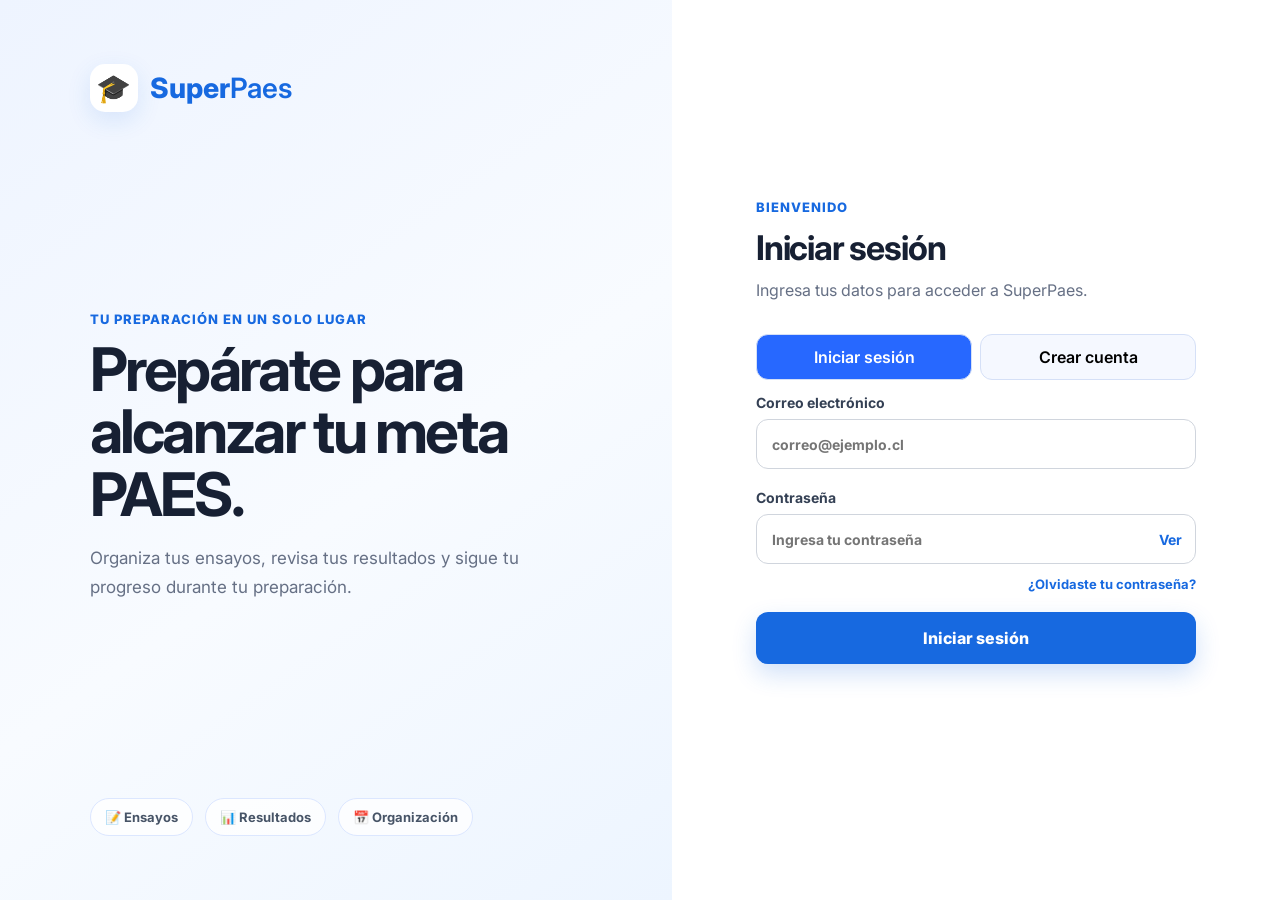
==== commit 0387f37f: "Actualización final SuperPaes" ====
--- a/asistencia.html
+++ b/asistencia.html
@@ -3,7 +3,7 @@
 <head>
   <meta charset="UTF-8" />
   <meta name="viewport" content="width=device-width, initial-scale=1.0" />
-  <title>PAESnet - Asistencia</title>
+  <title>SuperPaes - Asistencia</title>
   <link rel="preconnect" href="https://fonts.googleapis.com">
   <link rel="preconnect" href="https://fonts.gstatic.com" crossorigin>
   <link href="https://fonts.googleapis.com/css2?family=Inter:wght@400;500;600;700;800&display=swap" rel="stylesheet">
@@ -14,12 +14,12 @@
   <div class="app-shell">
     <header class="topbar">
       <button class="icon-button" id="menuButton" aria-label="Abrir menú"><span></span><span></span><span></span></button>
-      <a href="inicio.html" class="brand"><div class="brand-icon">🎓</div><span>PAES<span class="brand-light">net</span></span></a>
+      <a href="inicio.html" class="brand"><div class="brand-icon">🎓</div><span>Super<span class="brand-light">Paes</span></span></a>
       <button class="notification-button" aria-label="Notificaciones">🔔<span class="notification-badge">8</span></button>
     </header>
 
     <aside class="side-menu" id="sideMenu" aria-hidden="true">
-      <div class="side-menu-header"><strong>PAESnet</strong><button class="close-menu" id="closeMenu">×</button></div>
+      <div class="side-menu-header"><strong>SuperPaes</strong><button class="close-menu" id="closeMenu">×</button></div>
       <nav class="side-menu-nav">
         <a href="inicio.html">Inicio</a>
         <a href="asistencia.html">Asistencia PAES</a>
@@ -51,11 +51,14 @@
           <span>❄️</span>
           <div><strong>PAES de Invierno</strong><small>Ensayos de preparación de invierno</small></div>
         </button>
-      </section>
+              <a class="exam-type-tab" href="colegio.html" style="text-decoration:none;color:inherit;">
+          <span>🏫</span><div><strong>Ensayos del colegio</strong><small>5 ensayos de Historia y Ciencias Sociales</small></div>
+        </a>
+</section>
 
       <div class="practice-source-note">
         <span>ℹ️</span>
-        <p><strong>Ensayos de práctica PAESnet.</strong> Las preguntas son simulaciones originales de PAESnet, diseñadas siguiendo habilidades y temarios PAES; no son ítems oficiales. Para material liberado oficialmente, consulta el <a href="https://portaldemre.demre.cl/publicaciones/2025/pruebas-oficiales-y-seleccion-preguntas-paes-p2025" target="_blank" rel="noopener noreferrer">material oficial DEMRE ↗</a>.</p>
+        <p><strong>Ensayos de práctica SuperPaes.</strong> Las preguntas son simulaciones originales de SuperPaes, diseñadas siguiendo habilidades y temarios PAES; no son ítems oficiales. Para material liberado oficialmente, consulta el <a href="https://portaldemre.demre.cl/publicaciones/2025/pruebas-oficiales-y-seleccion-preguntas-paes-p2025" target="_blank" rel="noopener noreferrer">material oficial DEMRE ↗</a>.</p>
       </div>
 
       <section class="attendance-summary">
@@ -108,7 +111,6 @@
       <a class="bottom-nav-item" href="calendario.html"><span>📅</span><small>Calendario</small></a>
       <a class="bottom-nav-item" href="resultados.html"><span>📊</span><small>Resultados</small></a>
       <a class="bottom-nav-item" href="perfil.html"><span>👤</span><small>Perfil</small></a>
-      <a class="bottom-nav-item" href="#"><span>•••</span><small>Más</small></a>
     </nav>
   </div>
   <script src="profile-common.js"></script>
--- a/styles.css
+++ b/styles.css
@@ -1898,3 +1898,22 @@
 .profile-field input[readonly] { background: #f7f9fc; color: #667085; cursor: not-allowed; }
 @media (max-width: 900px) { .profile-stats-grid { grid-template-columns: repeat(2, minmax(0, 1fr)); } }
 @media (max-width: 560px) { .profile-stats-grid { grid-template-columns: 1fr; } }
+
+.review-toggle{border:1px solid #e4c56e;background:#fff8dc;color:#805800;border-radius:20px;padding:9px 14px;cursor:pointer;font-weight:700}.review-toggle.marked{background:#ffe49b;border-color:#dfaa2c}.question-map-button.review-marked{background:#ffe49b!important;border-color:#d99a00!important;color:#563b00!important}.review-legend{font-size:13px;color:#7a621c;margin:4px 0 12px}.question-header{gap:10px;flex-wrap:wrap}
+
+.auth-tabs{display:flex;gap:8px;margin:14px 0}.auth-tabs button{border:1px solid #d5e0f7;background:#f5f8ff;border-radius:12px;padding:12px;flex:1;cursor:pointer;font-weight:600}.auth-tabs button.active{background:#2768ff;color:white}#registerFields label{display:block;margin-bottom:12px}#registerFields input,#registerFields select{width:100%;padding:13px;border:1px solid #d4ddec;border-radius:10px;margin-top:6px}
+
+/* Navegación y acciones de cuenta */
+.logout-button, .logout-button.secondary {background:#dc2626!important;color:#fff!important;border-color:#dc2626!important;font-weight:700;}
+.logout-button:hover {background:#b91c1c!important;border-color:#b91c1c!important;}
+.event-card.event-link {display:block;text-decoration:none;color:inherit;cursor:pointer;transition:transform .15s,box-shadow .15s;}
+.event-card.event-link:hover {transform:translateY(-2px);box-shadow:0 9px 25px rgba(30,70,150,.13);}
+.event-card.event-link:focus-visible {outline:3px solid #246bff;outline-offset:3px;}
+.event-empty {padding:25px;border:1px solid #d8e5ff;border-radius:18px;background:#f8fbff;}
+
+/* Acceso de demostración desplegable */
+.demo-access{border:1px solid #d6e3ff;background:#f2f6ff;border-radius:14px;padding:14px;margin:4px 0 14px;color:#233a64;font-size:13px;}
+.demo-access[hidden]{display:none!important;}
+.demo-access p{margin:0 0 10px;line-height:1.5;}
+.demo-access button{border:1px solid #2869ef;background:white;color:#185bd6;border-radius:9px;padding:10px 14px;font-weight:700;cursor:pointer;width:100%;}
+.demo-access button:hover{background:#e7efff;}
